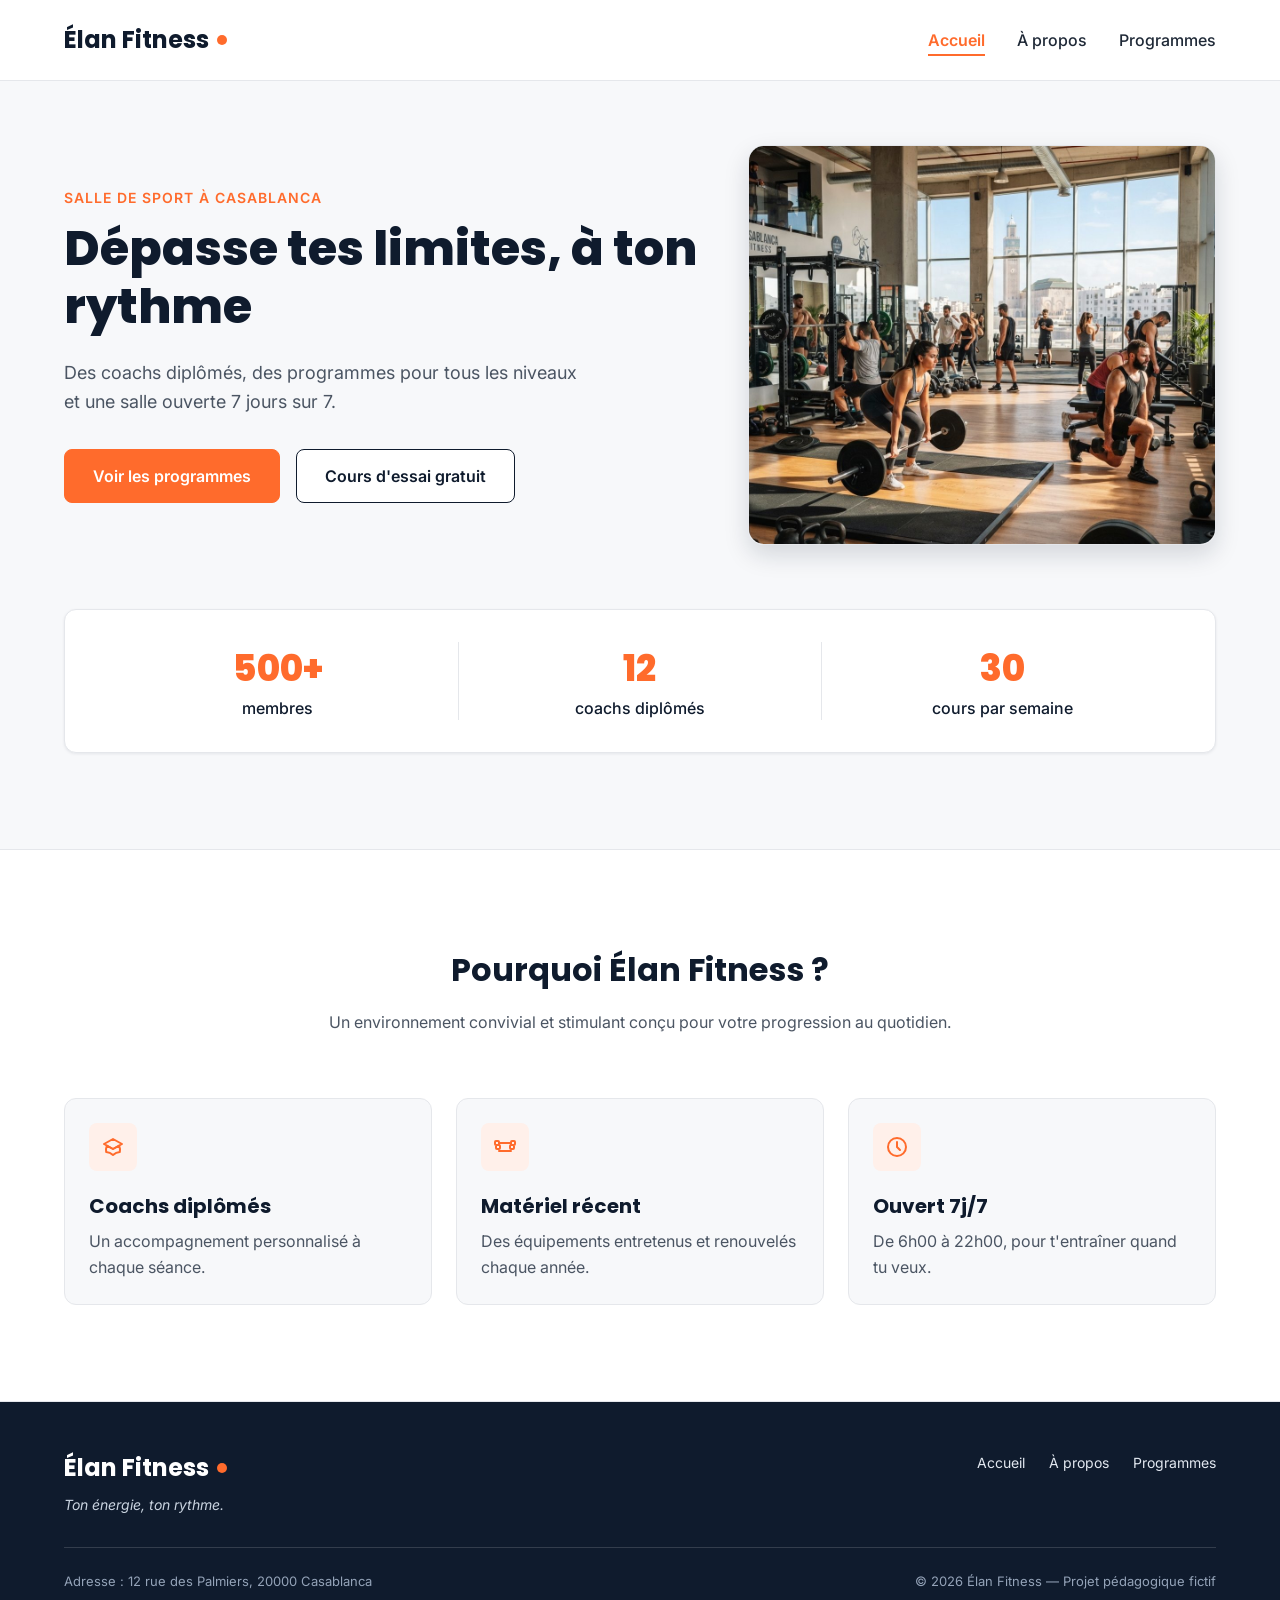
==== BRIEF1/index.html @ aae55ec6 "UPDATE" ====
<!DOCTYPE html>
<html lang="fr">

<head>
  <meta charset="UTF-8">
  <meta name="viewport" content="width=device-width, initial-scale=1">
  <meta name="description"
    content="Élan Fitness, salle de sport à Casablanca : musculation, yoga, cardio et boxe fitness avec des coachs diplômés. Réservez votre cours d'essai gratuit.">
  <title>Élan Fitness | Salle de sport à Casablanca</title>

  <link rel="preconnect" href="https://fonts.googleapis.com">
  <link rel="preconnect" href="https://fonts.gstatic.com" crossorigin>
  <link
    href="https://fonts.googleapis.com/css2?family=Inter:wght@400;500;600&family=Poppins:wght@600;700;800&display=swap"
    rel="stylesheet">

  <link rel="stylesheet" href="style.css">
</head>


<body>

  <header class="en-tete">
    <div class="conteneur en-tete-contenu">
      <a href="#accueil" class="logo">Élan Fitness</a>

      <nav aria-label="Navigation principale">
        <ul class="menu">
          <li><a href= "index.html"  class="lien-actif">Accueil</a></li>
          <li><a href="a-propos.html">À propos</a></li>
          <li><a href="programmes.html">Programmes</a></li>
        </ul>
      </nav>
    </div>
  </header>

  <main>

    <section id="accueil" class="hero">
      <div class="conteneur">

        <div class="hero-contenu">
          <div class="hero-texte">
            <p class="sur-titre">Salle de sport à Casablanca</p>
            <h1>Dépasse tes limites, à ton rythme</h1>
            <p class="hero-description">
              Des coachs diplômés, des programmes pour tous les niveaux et une salle ouverte 7 jours sur 7.
            </p>
            <div class="boutons">
              <a href="#programmes" class="bouton bouton-principal">Voir les programmes</a>
              <a href="#contact" class="bouton bouton-secondaire">Cours d'essai gratuit</a>
            </div>
          </div>

          <img class="hero-image" src="img/hero.jpg"
            alt="Des personnes s'entraînent dans une salle de sport lumineuse à Casablanca">
        </div>

        <div class="chiffres">
          <div class="chiffre">
            <p class="chiffre-nombre">500+</p>
            <p>membres</p>
          </div>
          <div class="chiffre">
            <p class="chiffre-nombre">12</p>
            <p>coachs diplômés</p>
          </div>
          <div class="chiffre">
            <p class="chiffre-nombre">30</p>
            <p>cours par semaine</p>
          </div>
        </div>

      </div>
    </section>

    <section class="section section-blanche">
      <div class="conteneur">

        <div class="section-titre">
          <h2>Pourquoi Élan Fitness ?</h2>
          <p>Un environnement convivial et stimulant conçu pour votre progression au quotidien.</p>
        </div>

        <div class="cartes">
          <article class="carte carte-avantage">
            <div class="icone"><img src="img/icone-coach.svg" alt=""></div>
            <h3>Coachs diplômés</h3>
            <p>Un accompagnement personnalisé à chaque séance.</p>
          </article>

          <article class="carte carte-avantage">
            <div class="icone"><img src="img/icone-materiel.svg" alt=""></div>
            <h3>Matériel récent</h3>
            <p>Des équipements entretenus et renouvelés chaque année.</p>
          </article>

          <article class="carte carte-avantage">
            <div class="icone"><img src="img/icone-horloge.svg" alt=""></div>
            <h3>Ouvert 7j/7</h3>
            <p>De 6h00 à 22h00, pour t'entraîner quand tu veux.</p>
          </article>
        </div>

      </div>
    </section>


  </main>

  <footer class="pied-de-page">
    <div class="conteneur">

      <div class="pied-haut">
        <div>
          <p class="logo logo-clair">Élan Fitness</p>
          <p class="slogan">Ton énergie, ton rythme.</p>
        </div>

        <nav aria-label="Navigation du pied de page">
          <ul class="menu menu-pied">
            <li><a href="index.html">Accueil</a></li>
            <li><a href="a-propos.html">À propos</a></li>
            <li><a href="programmes.html">Programmes</a></li>
          </ul>
        </nav>
      </div>

      <div class="pied-bas">
        <p>Adresse : 12 rue des Palmiers, 20000 Casablanca</p>
        <p>&copy; 2026 Élan Fitness — Projet pédagogique fictif</p>
      </div>

    </div>
  </footer>

</body>

</html>
---- BRIEF1/style.css ----
* {
  box-sizing: border-box;
  margin: 0;
  padding: 0;
}

html {
  scroll-behavior: smooth;
}


body {
  font-family: 'Inter', Arial, sans-serif;
  font-size: 16px;
  line-height: 1.5;
  color: #1F2937;
  background-color: #F7F8FA;
}

h1, h2, h3, h4 {
  font-family: 'Poppins', Arial, sans-serif;
  color: #0F1B2D;
}

a {
  color: inherit;
  text-decoration: none;
}

ul {
  list-style: none;
}

img {
  display: block;
  max-width: 100%;
}

a:focus-visible,
button:focus-visible {
  outline: 3px solid #FF6B2C;
  outline-offset: 2px;
}

.conteneur {
  width: 100%;
  max-width: 1200px;
  margin: 0 auto;
  padding: 0 24px;
}

.section {
  padding: 96px 0;
}

.section-blanche {
  background-color: #FFFFFF;
  border-top: 1px solid #E5E7EB;
  border-bottom: 1px solid #E5E7EB;
}

.section-titre {
  max-width: 640px;
  margin: 0 auto 64px;
  text-align: center;
}

.section-titre h2 {
  font-size: 32px;
  margin-bottom: 16px;
}

.section-titre h3 {
  font-size: 26px;
  margin-bottom: 12px;
}

.section-titre p {
  color: #4B5563;
}

.sur-titre {
  font-size: 14px;
  font-weight: 600;
  color: #FF6B2C;
  text-transform: uppercase;
  letter-spacing: 1px;
  margin-bottom: 12px;
}

.bouton {
  display: inline-block;
  padding: 14px 28px;
  border-radius: 8px;
  font-size: 16px;
  font-weight: 600;
  text-align: center;
  cursor: pointer;
}

.bouton-principal {
  background-color: #FF6B2C;
  border: 1px solid #FF6B2C;
  color: #FFFFFF;
}

.bouton-principal:hover {
  background-color: #F05817;
}

.bouton-secondaire {
  background-color: #FFFFFF;
  border: 1px solid #0F1B2D;
  color: #0F1B2D;
}

.bouton-secondaire:hover {
  background-color: #F3F4F6;
}

.cartes {
  display: flex;
  gap: 24px;
}

.carte {
  flex: 1;
  background-color: #FFFFFF;
  border: 1px solid #E5E7EB;
  border-radius: 12px;
  box-shadow: 0 1px 3px rgba(15, 27, 45, 0.08);
}

.icone {
  width: 48px;
  height: 48px;
  background-color: #FFF0EA;
  border-radius: 8px;
  display: flex;
  align-items: center;
  justify-content: center;
}

.icone img {
  width: 24px;
  height: 24px;
}

.icone-petite {
  width: 32px;
  height: 32px;
  border-radius: 50%;
}

.icone-petite img {
  width: 16px;
  height: 16px;
}

.en-tete {
  position: sticky;
  top: 0;
  z-index: 10;
  background-color: #FFFFFF;
  border-bottom: 1px solid #E5E7EB;
}

.en-tete-contenu {
  height: 80px;
  display: flex;
  align-items: center;
  justify-content: space-between;
}

.logo {
  display: flex;
  align-items: center;
  font-family: 'Poppins', Arial, sans-serif;
  font-size: 24px;
  font-weight: 700;
  color: #0F1B2D;
}

.logo::after {
  content: "";
  width: 10px;
  height: 10px;
  margin-left: 8px;
  background-color: #FF6B2C;
  border-radius: 50%;
}

.menu {
  display: flex;
  gap: 32px;
}

.menu a {
  font-weight: 500;
  padding-bottom: 4px;
  border-bottom: 2px solid transparent;
}

.menu a:hover {
  color: #FF6B2C;
}

.menu .lien-actif {
  color: #FF6B2C;
  font-weight: 600;
  border-bottom-color: #FF6B2C;
}

.hero {
  padding: 64px 0 96px;
}

.hero-contenu {
  display: flex;
  align-items: center;
  gap: 32px;
}

.hero-texte {
  flex: 7;
}

.hero-texte h1 {
  font-size: 48px;
  font-weight: 800;
  line-height: 1.2;
  margin-bottom: 24px;
}

.hero-description {
  max-width: 520px;
  font-size: 18px;
  line-height: 1.6;
  color: #4B5563;
  margin-bottom: 32px;
}

.boutons {
  display: flex;
  flex-wrap: wrap;
  gap: 16px;
}

.hero-image {
  flex: 5;
  min-width: 0;
  height: 400px;
  object-fit: cover;
  border-radius: 16px;
  border: 1px solid #E5E7EB;
  box-shadow: 0 10px 25px rgba(15, 27, 45, 0.15);
}

.chiffres {
  display: flex;
  margin-top: 64px;
  padding: 32px;
  background-color: #FFFFFF;
  border: 1px solid #E5E7EB;
  border-radius: 12px;
  box-shadow: 0 1px 3px rgba(15, 27, 45, 0.08);
}

.chiffre {
  flex: 1;
  text-align: center;
  font-weight: 500;
  color: #0F1B2D;
}

.chiffre + .chiffre {
  border-left: 1px solid #E5E7EB;
}

.chiffre-nombre {
  font-family: 'Poppins', Arial, sans-serif;
  font-size: 36px;
  font-weight: 800;
  color: #FF6B2C;
}

.carte-avantage {
  padding: 24px;
  background-color: #F7F8FA;
  box-shadow: none;
}

.carte-avantage .icone {
  margin-bottom: 20px;
}

.carte-avantage h3 {
  font-size: 20px;
  margin-bottom: 8px;
}

.carte-avantage p {
  color: #4B5563;
  line-height: 1.6;
}

.apropos-contenu {
  display: flex;
  align-items: center;
  gap: 64px;
}

.apropos-texte {
  flex: 7;
}

.apropos-texte h2 {
  font-size: 36px;
  line-height: 1.2;
  margin-bottom: 20px;
}

.apropos-texte p {
  color: #4B5563;
  line-height: 1.7;
  margin-bottom: 16px;
}

.valeurs {
  display: flex;
  gap: 16px;
  margin-top: 32px;
}

.valeur {
  flex: 1;
  display: flex;
  align-items: center;
  gap: 12px;
  padding: 12px 16px;
  background-color: #FFFFFF;
  border: 1px solid #E5E7EB;
  border-radius: 12px;
  font-family: 'Poppins', Arial, sans-serif;
  font-size: 14px;
  font-weight: 600;
  color: #0F1B2D;
}

.apropos-image {
  flex: 5;
  min-width: 0;
  height: 360px;
  object-fit: cover;
  border-radius: 16px;
  box-shadow: 0 10px 25px rgba(15, 27, 45, 0.15);
}

.carte-programme {
  display: flex;
  flex-direction: column;
  overflow: hidden;
}

.carte-programme > img {
  width: 100%;
  height: 200px;
  object-fit: cover;
}

.programme-corps {
  flex: 1;
  display: flex;
  flex-direction: column;
  padding: 20px;
}

.programme-corps h3 {
  font-size: 20px;
  margin-bottom: 8px;
}

.programme-corps p {
  font-size: 15px;
  color: #4B5563;
}

.etiquette {
  align-self: flex-start;
  padding: 4px 10px;
  margin-bottom: 12px;
  border-radius: 6px;
  font-size: 12px;
  font-weight: 600;
}

.etiquette-orange {
  background-color: #FFEDE5;
  color: #C2410C;
}

.etiquette-bleue {
  background-color: #DBEAFE;
  color: #1D4ED8;
}

.etiquette-verte {
  background-color: #D1FAE5;
  color: #047857;
}

.programme-corps .duree {
  display: flex;
  align-items: center;
  gap: 8px;
  margin-top: auto;
  padding-top: 16px;
  border-top: 1px solid #E5E7EB;
  font-size: 13px;
  font-weight: 600;
  color: #0F1B2D;
}

.programme-corps h3 + p {
  margin-bottom: 16px;
}

.duree img {
  width: 16px;
  height: 16px;
}

.formules {
  margin-top: 96px;
}

.formule {
  position: relative;
  display: flex;
  flex-direction: column;
  padding: 28px;
}

.formule h4 {
  font-size: 20px;
}

.prix {
  margin: 8px 0 16px;
  font-family: 'Poppins', Arial, sans-serif;
  font-size: 30px;
  font-weight: 800;
  color: #FF6B2C;
}

.prix span {
  font-family: 'Inter', Arial, sans-serif;
  font-size: 16px;
  font-weight: 500;
  color: #4B5563;
}

.prix-note {
  margin: -8px 0 16px;
  font-size: 13px;
  color: #4B5563;
}

.formule-liste {
  flex: 1;
  margin-bottom: 24px;
}

.formule-liste li {
  padding-left: 28px;
  margin-bottom: 12px;
  font-size: 15px;
  background-image: url('img/icone-check.svg');
  background-repeat: no-repeat;
  background-position: left center;
  background-size: 16px;
}

.formule .bouton {
  display: block;
}

.formule-populaire {
  border: 2px solid #FF6B2C;
  box-shadow: 0 10px 25px rgba(255, 107, 44, 0.2);
}

.badge-populaire {
  position: absolute;
  top: -14px;
  left: 50%;
  transform: translateX(-50%);
  padding: 4px 14px;
  background-color: #FF6B2C;
  border-radius: 999px;
  font-size: 12px;
  font-weight: 700;
  text-transform: uppercase;
  color: #FFFFFF;
}

.pied-de-page {
  padding: 48px 0 32px;
  background-color: #0F1B2D;
  color: #FFFFFF;
}

.pied-haut {
  display: flex;
  justify-content: space-between;
  align-items: flex-start;
  padding-bottom: 32px;
  border-bottom: 1px solid rgba(255, 255, 255, 0.15);
}

.logo-clair {
  color: #FFFFFF;
}

.slogan {
  margin-top: 8px;
  font-size: 14px;
  font-style: italic;
  color: #CBD5E1;
}

.menu-pied {
  gap: 24px;
}

.menu-pied a {
  font-size: 14px;
  font-weight: 400;
  color: #E2E8F0;
}

.pied-bas {
  display: flex;
  justify-content: space-between;
  margin-top: 24px;
  font-size: 13px;
  color: #94A3B8;
}
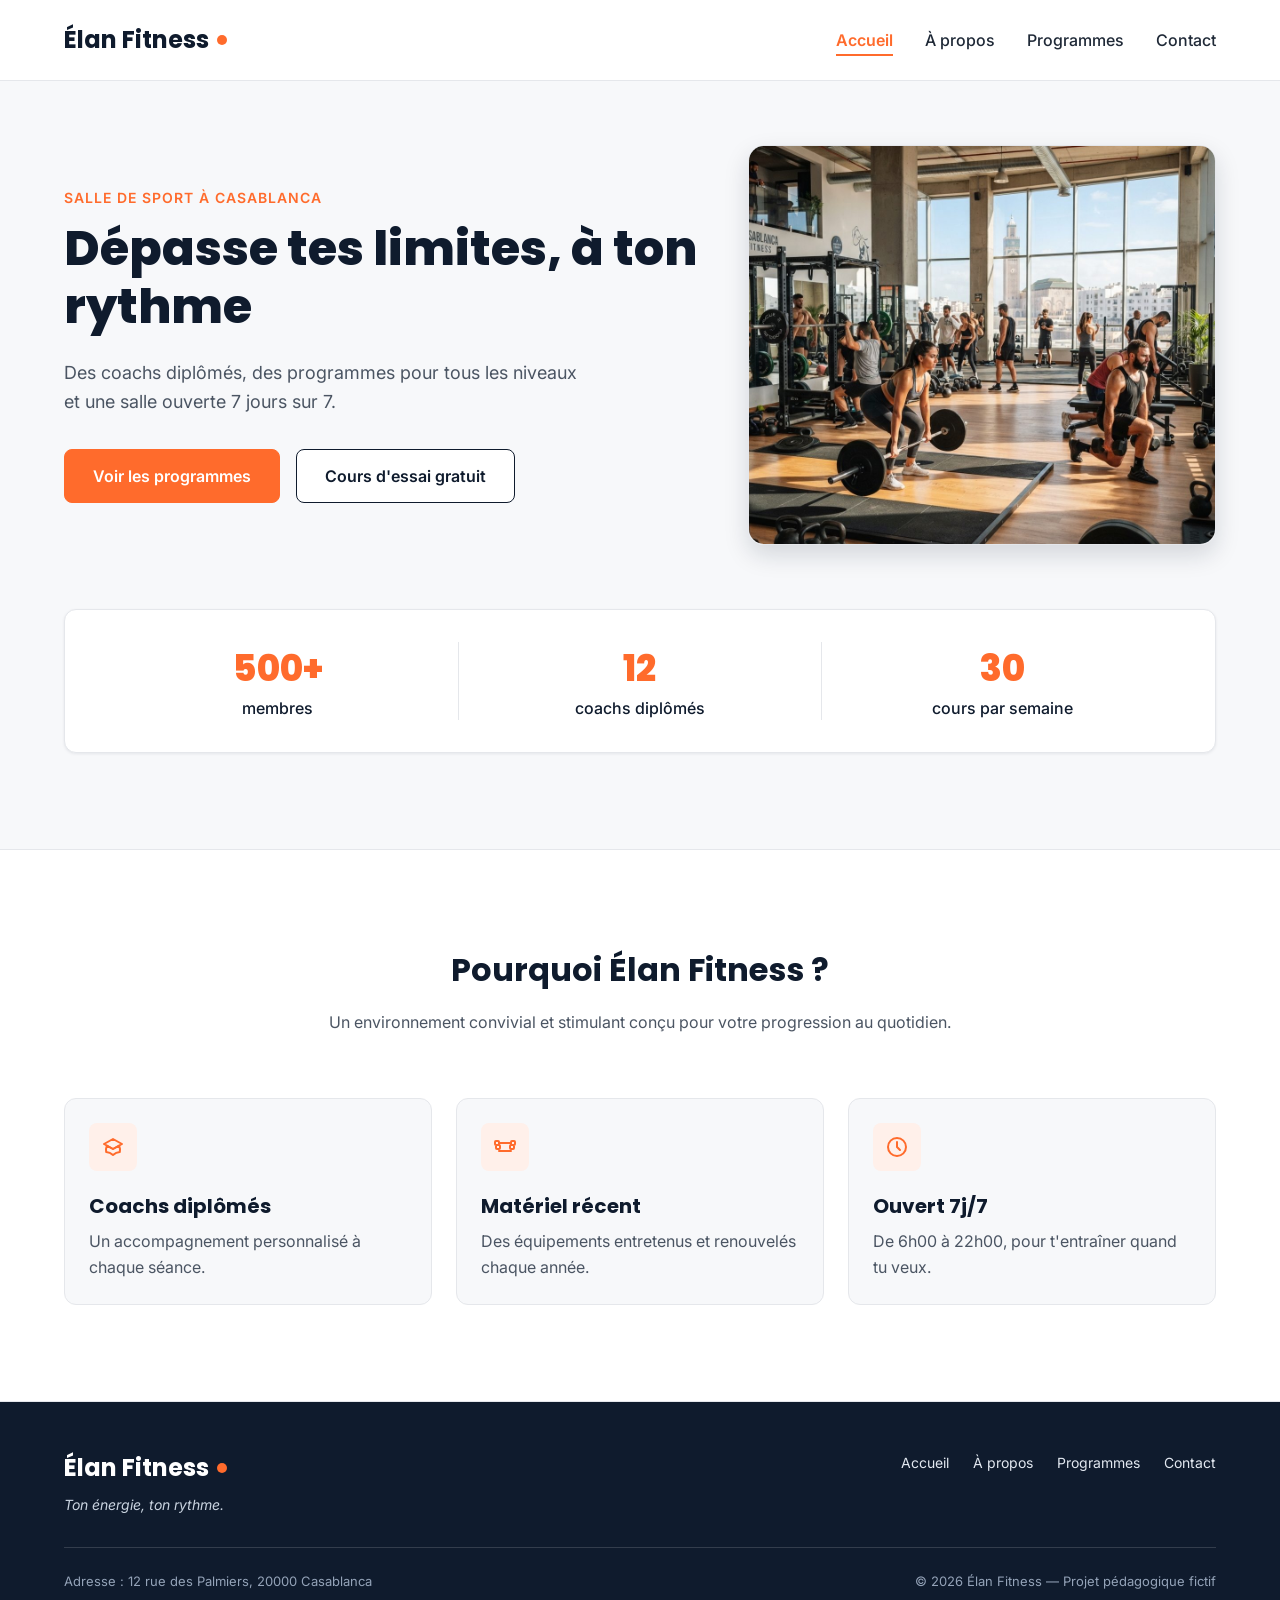
==== commit 079b2c40: "created contact us page" ====
--- a/BRIEF1/index.html
+++ b/BRIEF1/index.html
@@ -26,9 +26,10 @@
 
       <nav aria-label="Navigation principale">
         <ul class="menu">
-          <li><a href= "index.html"  class="lien-actif">Accueil</a></li>
+          <li><a href="index.html" class="lien-actif">Accueil</a></li>
           <li><a href="a-propos.html">À propos</a></li>
           <li><a href="programmes.html">Programmes</a></li>
+          <li><a href="contacter-nous.html">Contact</a></li>
         </ul>
       </nav>
     </div>
@@ -122,6 +123,7 @@
             <li><a href="index.html">Accueil</a></li>
             <li><a href="a-propos.html">À propos</a></li>
             <li><a href="programmes.html">Programmes</a></li>
+            <li><a href="contacter-nous.html">Contact</a></li>
           </ul>
         </nav>
       </div>
@@ -136,4 +138,4 @@
 
 </body>
 
-</html>
+</html>
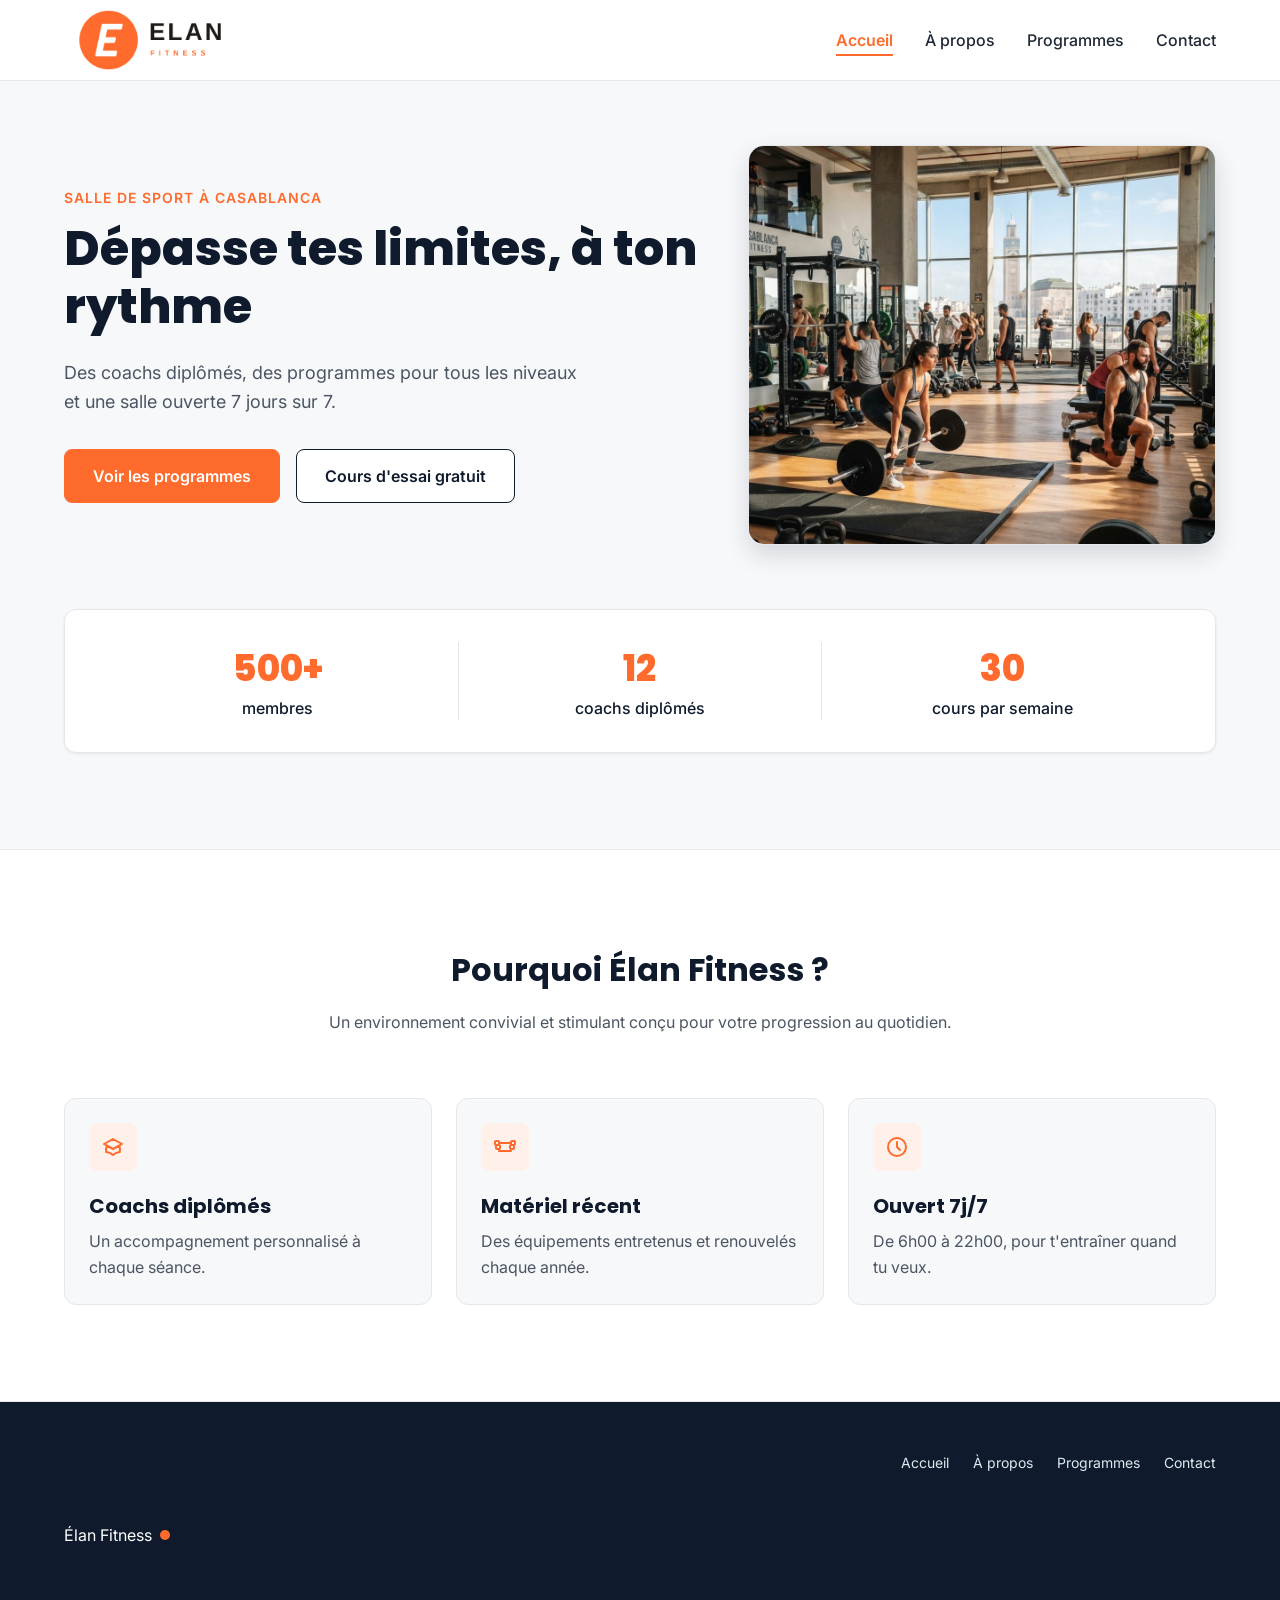
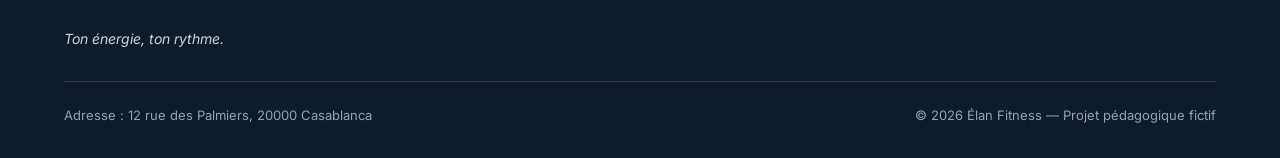
==== commit 53970197: "logo added" ====
--- a/BRIEF1/index.html
+++ b/BRIEF1/index.html
@@ -22,7 +22,7 @@
 
   <header class="en-tete">
     <div class="conteneur en-tete-contenu">
-      <a href="#accueil" class="logo">Élan Fitness</a>
+      <a href="#accueil" class="logo"><img src="img/elan-fitness-logo-transparent.png" alt="logo"></a>
 
       <nav aria-label="Navigation principale">
         <ul class="menu">
--- a/BRIEF1/style.css
+++ b/BRIEF1/style.css
@@ -175,9 +175,8 @@
 .logo {
   display: flex;
   align-items: center;
-  font-family: 'Poppins', Arial, sans-serif;
-  font-size: 24px;
-  font-weight: 700;
+  width: 170px;
+  height: 170px;
   color: #0F1B2D;
 }
 
@@ -546,3 +545,76 @@
   font-size: 13px;
   color: #94A3B8;
 }
+
+
+
+
+
+
+
+.contact-infos {
+ 
+  gap: 24px;
+  max-width: 600px;
+  padding: 24px;
+  background: #ffffff;
+  border: 1px solid #e5e5e5;
+  border-radius: 12px;
+  text-align: center;
+  
+}
+
+.contact-FORM{
+
+  flex-direction: column;
+  display: flex;
+  
+  padding: 24px;
+  background: #ffffff;
+  border: 1px solid #e5e5e5;
+  border-radius: 12px;
+  height: 570px;
+  justify-content: space-between;
+
+}
+
+.conteneur-contactus{
+
+
+  display: flex;
+  PADDING: 100PX ;
+
+}
+
+.contacter-nous {
+
+text-align: center;
+
+
+}
+
+
+.contact-FORM input { 
+
+font-size: 40PX;
+
+
+}
+
+
+#bottoncontact{
+
+  background-color:  #FF6B2c; 
+    border: 1px solid #FF6B2C;
+    padding: 10px; 
+    border-radius: 12px;
+    padding: 8px;
+     
+   align-items: center;
+}
+
+#message {
+
+width: 100%;
+
+}
